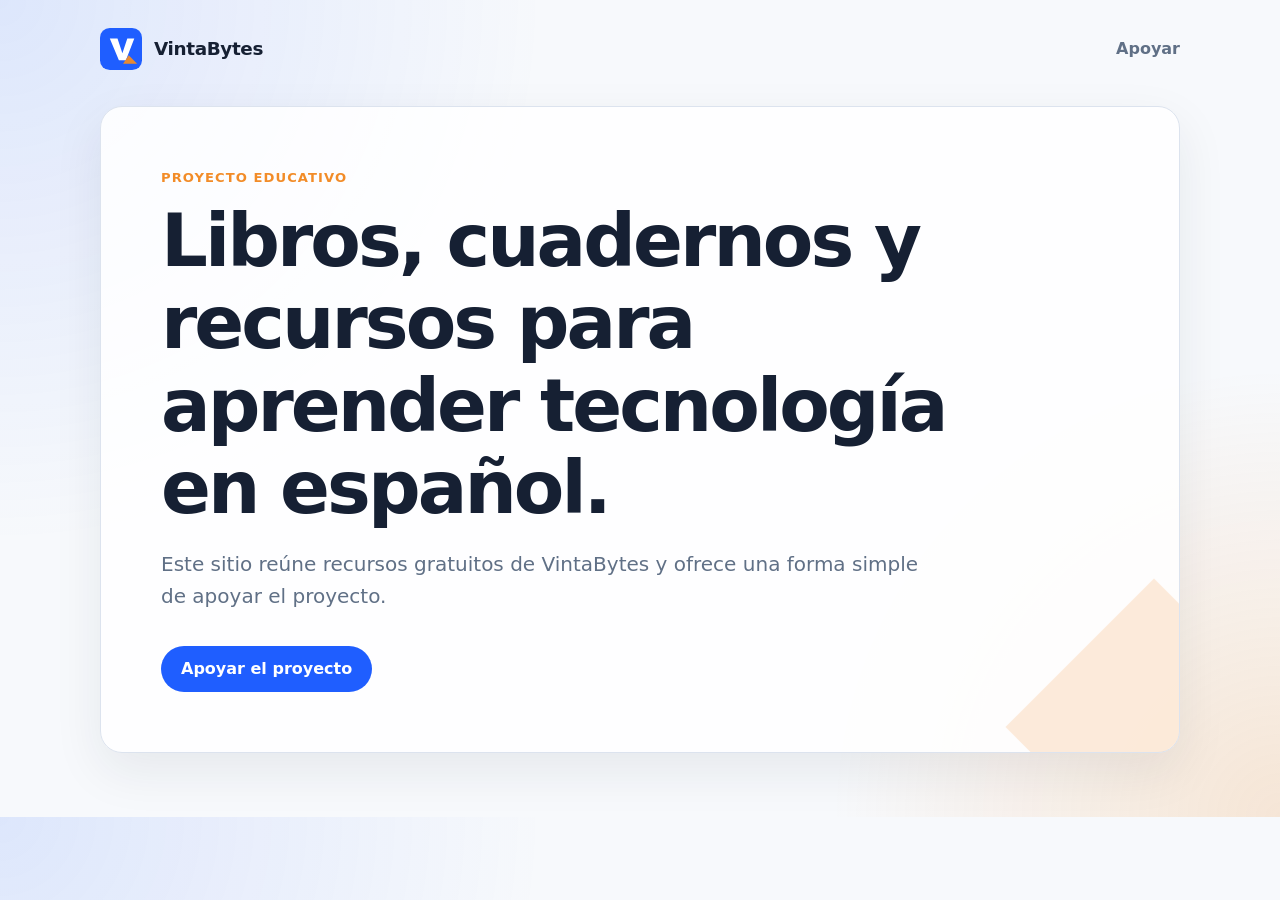
==== index.html @ 8c9ec854 "Add files via upload" ====
<!DOCTYPE html>
<html lang="es-AR">
<head>
  <meta charset="UTF-8" />
  <meta name="viewport" content="width=device-width, initial-scale=1.0" />
  <title>VintaBytes</title>
  <meta name="description" content="Libros, cuadernos y proyectos educativos de VintaBytes." />
  <link rel="icon" href="assets/favicon.svg" type="image/svg+xml" />
  <link rel="stylesheet" href="css/site.css" />
</head>
<body>
  <main class="page shell">
    <header class="site-header">
      <a class="brand" href="./" aria-label="Inicio de VintaBytes">
        <img src="assets/logo.svg" alt="" class="brand-logo" />
        <span>VintaBytes</span>
      </a>
      <nav class="nav" aria-label="Navegación principal">
        <a href="apoyar/">Apoyar</a>
      </nav>
    </header>

    <section class="hero card">
      <p class="eyebrow">Proyecto educativo</p>
      <h1>Libros, cuadernos y recursos para aprender tecnología en español.</h1>
      <p class="lead">
        Este sitio reúne recursos gratuitos de VintaBytes y ofrece una forma simple de apoyar el proyecto.
      </p>
      <a class="button primary" href="apoyar/">Apoyar el proyecto</a>
    </section>
  </main>
</body>
</html>
---- css/site.css ----
:root {
  --bg: #f7f9fc;
  --surface: #ffffff;
  --text: #162033;
  --muted: #607086;
  --primary: #1f5eff;
  --primary-dark: #1848c5;
  --accent: #f28c28;
  --border: #dce3ee;
  --shadow: 0 18px 50px rgba(22, 32, 51, 0.08);
  --radius: 22px;
}

* {
  box-sizing: border-box;
}

body {
  margin: 0;
  font-family: system-ui, -apple-system, BlinkMacSystemFont, "Segoe UI", sans-serif;
  background:
    radial-gradient(circle at top left, rgba(31, 94, 255, 0.12), transparent 34rem),
    radial-gradient(circle at bottom right, rgba(242, 140, 40, 0.18), transparent 28rem),
    var(--bg);
  color: var(--text);
  line-height: 1.6;
}

.shell {
  width: min(1080px, calc(100% - 32px));
  margin: 0 auto;
}

.page {
  padding: 28px 0 64px;
}

.site-header {
  display: flex;
  align-items: center;
  justify-content: space-between;
  gap: 24px;
  margin-bottom: 36px;
}

.brand {
  display: inline-flex;
  align-items: center;
  gap: 12px;
  color: var(--text);
  text-decoration: none;
  font-weight: 800;
  letter-spacing: -0.02em;
  font-size: 1.15rem;
}

.brand-logo {
  width: 42px;
  height: 42px;
}

.nav a {
  color: var(--muted);
  text-decoration: none;
  font-weight: 650;
}

.nav a:hover,
.nav a[aria-current="page"] {
  color: var(--primary);
}

.card {
  background: rgba(255, 255, 255, 0.88);
  border: 1px solid var(--border);
  border-radius: var(--radius);
  box-shadow: var(--shadow);
}

.hero {
  padding: clamp(28px, 5vw, 60px);
  overflow: hidden;
  position: relative;
}

.hero::after {
  content: "";
  position: absolute;
  right: -80px;
  bottom: -80px;
  width: 210px;
  height: 210px;
  background: var(--accent);
  transform: rotate(45deg);
  opacity: 0.16;
}

.eyebrow {
  margin: 0 0 12px;
  color: var(--accent);
  font-weight: 800;
  text-transform: uppercase;
  letter-spacing: 0.08em;
  font-size: 0.82rem;
}

h1,
h2 {
  line-height: 1.12;
  letter-spacing: -0.04em;
}

h1 {
  max-width: 820px;
  margin: 0 0 18px;
  font-size: clamp(2.1rem, 6vw, 4.6rem);
}

h2 {
  margin: 0 0 14px;
  font-size: clamp(1.35rem, 3vw, 2rem);
}

.lead {
  max-width: 760px;
  font-size: clamp(1.05rem, 2vw, 1.25rem);
  color: var(--muted);
  margin: 0 0 24px;
}

.note {
  max-width: 760px;
  margin: 0;
  padding: 14px 18px;
  background: rgba(31, 94, 255, 0.08);
  border-left: 4px solid var(--primary);
  border-radius: 14px;
  color: var(--text);
}

.grid {
  display: grid;
  grid-template-columns: repeat(2, minmax(0, 1fr));
  gap: 20px;
  margin: 20px 0;
}

.payment-card,
.content-section {
  padding: clamp(24px, 4vw, 36px);
}

.payment-card p,
.content-section p {
  color: var(--muted);
}

.button {
  display: inline-flex;
  align-items: center;
  justify-content: center;
  min-height: 46px;
  padding: 0 20px;
  border-radius: 999px;
  text-decoration: none;
  font-weight: 750;
  margin-top: 10px;
}

.button.primary {
  background: var(--primary);
  color: #fff;
}

.button.primary:hover {
  background: var(--primary-dark);
}

.button.secondary {
  background: #eef3ff;
  color: var(--primary);
}

.button[aria-disabled="true"] {
  cursor: not-allowed;
  opacity: 0.65;
}

.qr-box {
  width: min(260px, 100%);
  padding: 16px;
  background: #fff;
  border: 1px dashed var(--border);
  border-radius: 18px;
  margin: 18px 0;
}

.qr-box img {
  display: block;
  width: 100%;
  height: auto;
}

.small {
  font-size: 0.92rem;
}

.muted {
  color: var(--muted);
}

.thanks {
  border-color: rgba(242, 140, 40, 0.45);
}

@media (max-width: 780px) {
  .site-header {
    align-items: flex-start;
    flex-direction: column;
  }

  .grid {
    grid-template-columns: 1fr;
  }
}
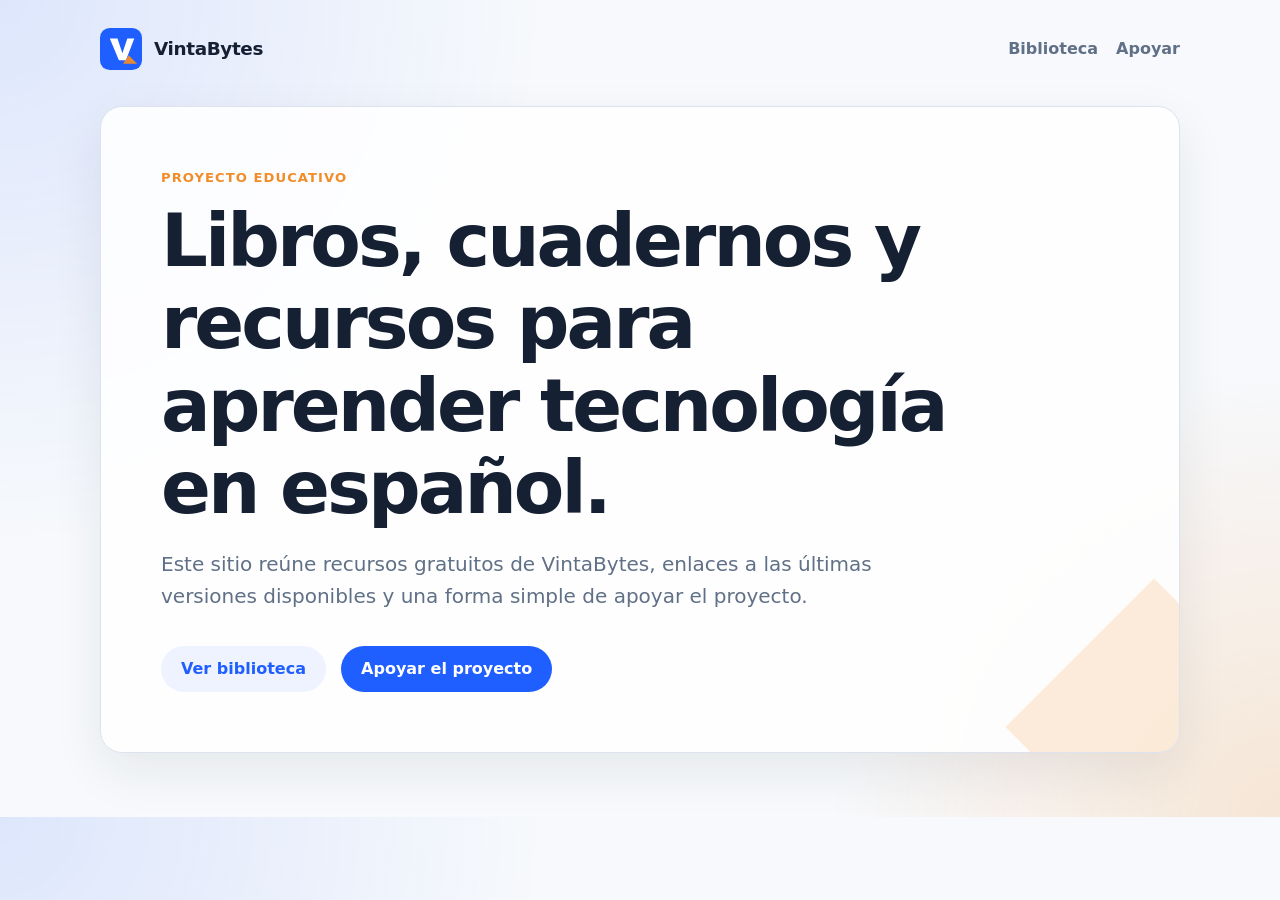
==== commit 7ae719f8: "Add files via upload" ====
--- a/index.html
+++ b/index.html
@@ -16,6 +16,7 @@
         <span>VintaBytes</span>
       </a>
       <nav class="nav" aria-label="Navegación principal">
+        <a href="biblioteca/">Biblioteca</a>
         <a href="apoyar/">Apoyar</a>
       </nav>
     </header>
@@ -24,8 +25,10 @@
       <p class="eyebrow">Proyecto educativo</p>
       <h1>Libros, cuadernos y recursos para aprender tecnología en español.</h1>
       <p class="lead">
-        Este sitio reúne recursos gratuitos de VintaBytes y ofrece una forma simple de apoyar el proyecto.
+        Este sitio reúne recursos gratuitos de VintaBytes, enlaces a las últimas versiones
+        disponibles y una forma simple de apoyar el proyecto.
       </p>
+      <a class="button secondary" href="biblioteca/">Ver biblioteca</a>
       <a class="button primary" href="apoyar/">Apoyar el proyecto</a>
     </section>
   </main>
--- a/css/site.css
+++ b/css/site.css
@@ -59,6 +59,12 @@
   height: 42px;
 }
 
+.nav {
+  display: flex;
+  flex-wrap: wrap;
+  gap: 18px;
+}
+
 .nav a {
   color: var(--muted);
   text-decoration: none;
@@ -121,6 +127,19 @@
   font-size: clamp(1.35rem, 3vw, 2rem);
 }
 
+h3 {
+  line-height: 1.2;
+  margin: 0 0 10px;
+  font-size: 1.2rem;
+}
+
+code {
+  padding: 0.08rem 0.28rem;
+  border-radius: 6px;
+  background: #eef3ff;
+  color: var(--primary-dark);
+}
+
 .lead {
   max-width: 760px;
   font-size: clamp(1.05rem, 2vw, 1.25rem);
@@ -151,8 +170,34 @@
 }
 
 .payment-card p,
-.content-section p {
+.content-section p,
+.book-content p {
   color: var(--muted);
+}
+
+.alias-box {
+  display: inline-flex;
+  flex-direction: column;
+  gap: 2px;
+  margin: 8px 0 12px;
+  padding: 14px 18px;
+  border: 1px solid rgba(31, 94, 255, 0.2);
+  border-radius: 16px;
+  background: rgba(31, 94, 255, 0.07);
+}
+
+.alias-box .label {
+  color: var(--muted);
+  font-size: 0.82rem;
+  font-weight: 750;
+  text-transform: uppercase;
+  letter-spacing: 0.06em;
+}
+
+.alias-box strong {
+  color: var(--text);
+  font-size: 1.08rem;
+  letter-spacing: 0.02em;
 }
 
 .button {
@@ -186,6 +231,10 @@
   opacity: 0.65;
 }
 
+.hero .button + .button {
+  margin-left: 10px;
+}
+
 .qr-box {
   width: min(260px, 100%);
   padding: 16px;
@@ -209,6 +258,132 @@
   color: var(--muted);
 }
 
+.library-section {
+  margin: 20px 0;
+}
+
+.book-grid {
+  display: grid;
+  grid-template-columns: repeat(2, minmax(0, 1fr));
+  gap: 18px;
+  margin-top: 24px;
+}
+
+.book-card {
+  display: grid;
+  grid-template-columns: minmax(130px, 170px) minmax(0, 1fr);
+  gap: 18px;
+  align-items: stretch;
+  padding: 16px;
+  border: 1px solid var(--border);
+  border-radius: 18px;
+  background: rgba(255, 255, 255, 0.74);
+  min-width: 0;
+}
+
+.book-cover {
+  position: relative;
+  display: flex;
+  min-height: 210px;
+  flex-direction: column;
+  justify-content: space-between;
+  overflow: hidden;
+  padding: 18px;
+  border-radius: 14px;
+  color: #fff;
+  box-shadow: 0 14px 34px rgba(22, 32, 51, 0.16);
+}
+
+.book-cover::after {
+  content: "";
+  position: absolute;
+  right: -48px;
+  bottom: -48px;
+  width: 118px;
+  height: 118px;
+  background: rgba(255, 255, 255, 0.22);
+  transform: rotate(45deg);
+}
+
+.cover-blue {
+  background: linear-gradient(145deg, #163c9f, #1f5eff);
+}
+
+.cover-orange {
+  background: linear-gradient(145deg, #1d3154, #f28c28);
+}
+
+.book-cover span {
+  position: relative;
+  z-index: 1;
+  font-size: 0.82rem;
+  font-weight: 800;
+  line-height: 1.2;
+  text-transform: uppercase;
+  letter-spacing: 0.08em;
+}
+
+.book-cover strong {
+  position: relative;
+  z-index: 1;
+  font-size: 1.55rem;
+  line-height: 1;
+}
+
+.book-cover-image {
+  min-height: auto;
+  padding: 0;
+  background: #eef3ff;
+  aspect-ratio: 2 / 3;
+  align-self: start;
+  width: 100%;
+  max-width: 170px;
+}
+
+.book-cover-image::after {
+  display: none;
+}
+
+.book-cover-image img {
+  display: block;
+  width: 100%;
+  height: 100%;
+  max-width: 100%;
+  object-fit: cover;
+}
+
+.book-content {
+  min-width: 0;
+}
+
+.book-kicker {
+  margin: 0 0 8px;
+  color: var(--accent) !important;
+  font-size: 0.78rem;
+  font-weight: 800;
+  text-transform: uppercase;
+  letter-spacing: 0.08em;
+}
+
+.book-meta {
+  font-size: 0.92rem;
+}
+
+.book-actions {
+  display: flex;
+  flex-wrap: wrap;
+  gap: 10px;
+  margin-top: 14px;
+}
+
+.book-actions .button {
+  margin-top: 0;
+}
+
+.library-note {
+  margin-bottom: 0;
+}
+
 .thanks {
   border-color: rgba(242, 140, 40, 0.45);
 }
@@ -222,4 +397,27 @@
   .grid {
     grid-template-columns: 1fr;
   }
-}
+
+  .book-grid {
+    grid-template-columns: 1fr;
+  }
+}
+
+@media (max-width: 600px) {
+  .hero .button {
+    width: 100%;
+  }
+
+  .hero .button + .button {
+    margin-left: 0;
+  }
+
+  .book-card {
+    grid-template-columns: 1fr;
+  }
+
+  .book-cover {
+    min-height: 190px;
+    max-width: 160px;
+  }
+}
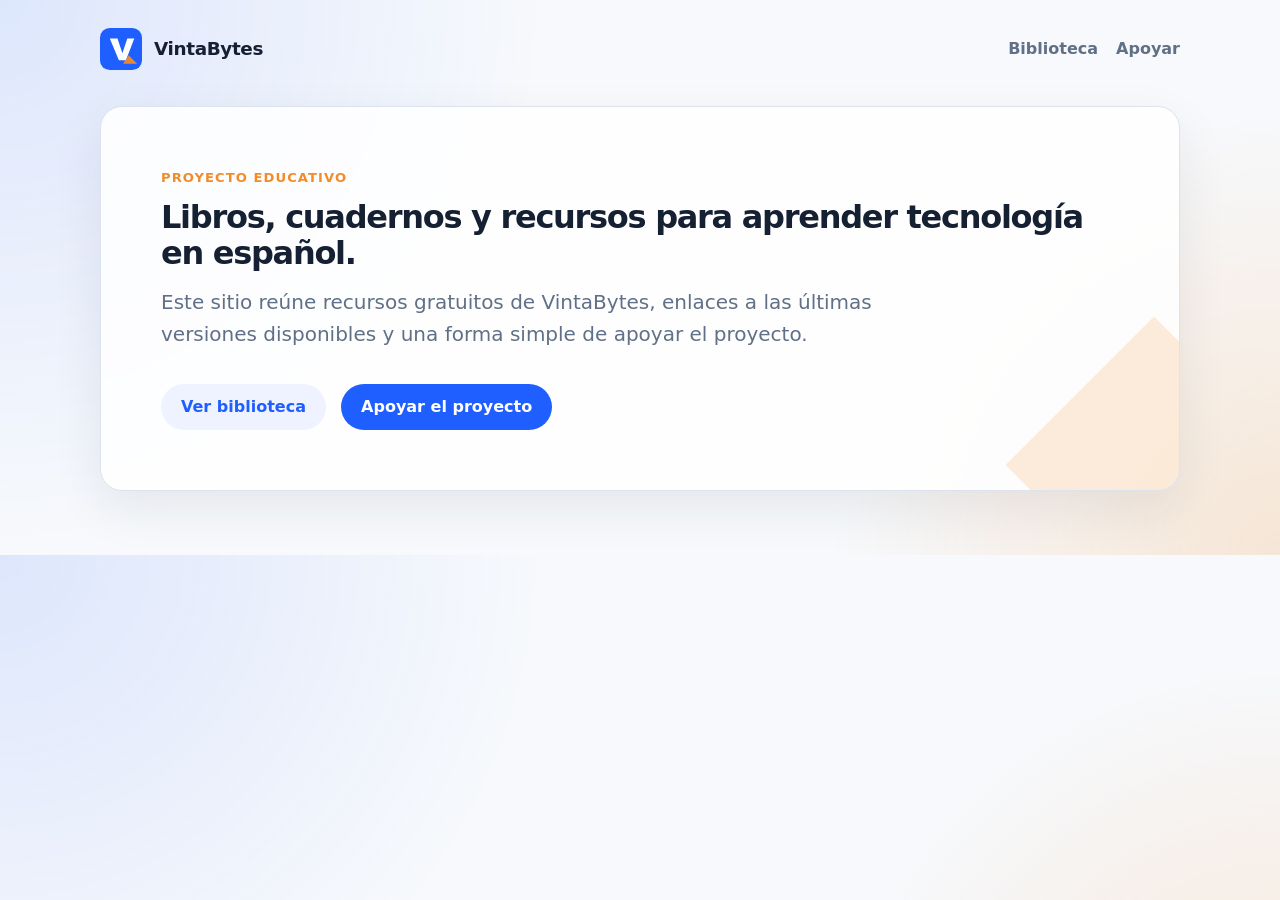
==== commit 2dbc5b5d: "Update index.html" ====
--- a/index.html
+++ b/index.html
@@ -23,7 +23,7 @@
 
     <section class="hero card">
       <p class="eyebrow">Proyecto educativo</p>
-      <h1>Libros, cuadernos y recursos para aprender tecnología en español.</h1>
+      <h2>Libros, cuadernos y recursos para aprender tecnología en español.</h2>
       <p class="lead">
         Este sitio reúne recursos gratuitos de VintaBytes, enlaces a las últimas versiones
         disponibles y una forma simple de apoyar el proyecto.
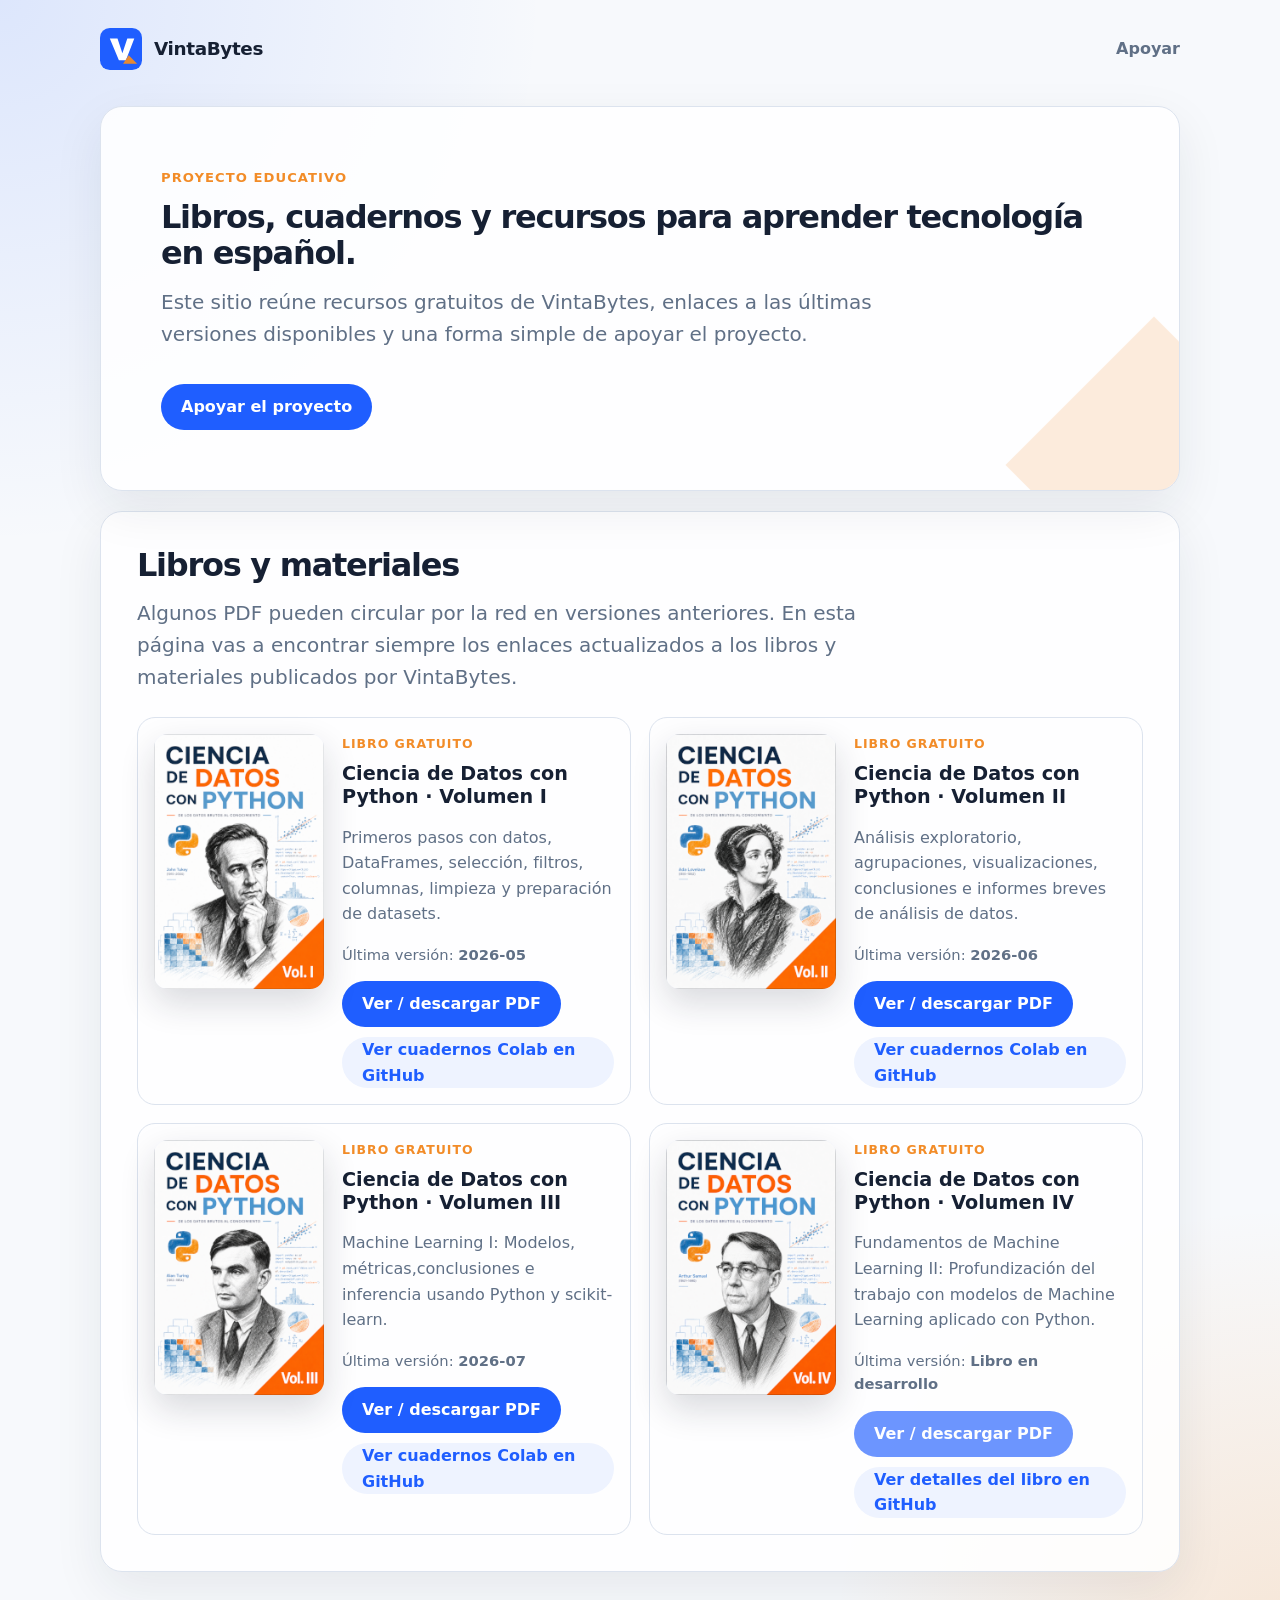
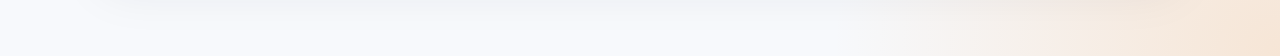
==== commit 9acc1830: "Update index.html to add book section and remove link Removed the 'Biblioteca' link and added a new " ====
--- a/index.html
+++ b/index.html
@@ -16,7 +16,6 @@
         <span>VintaBytes</span>
       </a>
       <nav class="nav" aria-label="Navegación principal">
-        <a href="biblioteca/">Biblioteca</a>
         <a href="apoyar/">Apoyar</a>
       </nav>
     </header>
@@ -28,9 +27,177 @@
         Este sitio reúne recursos gratuitos de VintaBytes, enlaces a las últimas versiones
         disponibles y una forma simple de apoyar el proyecto.
       </p>
-      <a class="button secondary" href="biblioteca/">Ver biblioteca</a>
       <a class="button primary" href="apoyar/">Apoyar el proyecto</a>
     </section>
+
+
+    <section class="card content-section library-section" aria-labelledby="biblioteca-title">
+      <h2 id="biblioteca-title">Libros y materiales</h2>
+      <p class="lead">
+        Algunos PDF pueden circular por la red en versiones anteriores. En esta página vas a encontrar
+        siempre los enlaces actualizados a los libros y materiales publicados por VintaBytes.
+      </p>
+      <div class="book-grid" aria-label="Libros disponibles">
+        <article class="book-card">
+          <div class="book-cover book-cover-image">
+            <img
+              src="images/portada1.png"
+              alt="Portada de Ciencia de Datos con Python · Volumen I"
+            />
+          </div>
+
+          <div class="book-content">
+            <p class="book-kicker">Libro gratuito</p>
+            <h3>Ciencia de Datos con Python · Volumen I</h3>
+            <p>
+              Primeros pasos con datos, DataFrames, selección, filtros, columnas,
+              limpieza y preparación de datasets.
+            </p>
+            <p class="book-meta">
+              Última versión: <strong>2026-05</strong>
+            </p>
+            <div class="book-actions">
+              <a
+                class="button primary"
+                href="https://drive.google.com/file/d/1a4udSL7svFQUgukpKiqX_eAU3WDCaojL/view?usp=drive_link"
+                target="_blank"
+                rel="noopener noreferrer"
+              >
+                Ver / descargar PDF
+              </a>
+
+              <a
+                class="button secondary"
+                href="https://github.com/VintaBytes/Ciencia-de-datos/blob/main/libros/ciencia-de-datos-con-python/volumen-01/README.md"
+                target="_blank"
+                rel="noopener noreferrer"
+              >
+                Ver cuadernos Colab en GitHub
+              </a>
+            </div>
+          </div>
+        </article>
+
+        <article class="book-card">
+          <div class="book-cover book-cover-image">
+            <img
+              src="images/portada2.png"
+              alt="Portada de Ciencia de Datos con Python · Volumen II"
+            />
+          </div>
+
+          <div class="book-content">
+            <p class="book-kicker">Libro gratuito</p>
+            <h3>Ciencia de Datos con Python · Volumen II</h3>
+            <p>
+              Análisis exploratorio, agrupaciones, visualizaciones, conclusiones
+              e informes breves de análisis de datos.
+            </p>
+            <p class="book-meta">
+              Última versión: <strong>2026-06</strong>
+            </p>
+            <div class="book-actions">
+              <a class="button primary" 
+                href="https://drive.google.com/file/d/1zC0sUpQ28Chfxj_MJCXJ-yc1a2pP7VFI/view?usp=drive_link" 
+                target="_blank"
+                rel="noopener noreferrer"
+              >
+                Ver / descargar PDF
+              </a>
+              <a
+                class="button secondary"
+                href="https://github.com/VintaBytes/Ciencia-de-datos/blob/main/libros/ciencia-de-datos-con-python/volumen-02/README.md"
+                target="_blank"
+                rel="noopener noreferrer"
+              >
+                Ver cuadernos Colab en GitHub
+              </a>
+            </div>
+          </div>
+        </article>
+
+        <article class="book-card">
+          <div class="book-cover book-cover-image">
+            <img
+              src="images/portada3.png"
+              alt="Portada de Ciencia de Datos con Python · Volumen III"
+            />
+          </div>
+
+          <div class="book-content">
+            <p class="book-kicker">Libro gratuito</p>
+            <h3>Ciencia de Datos con Python · Volumen III<br></h3>
+            <p>
+              Machine Learning I: Modelos, métricas,conclusiones e inferencia usando Python y scikit-learn.
+            </p>
+            <p class="book-meta">
+              Última versión: <strong>2026-07</strong>
+            </p>
+            <div class="book-actions">
+              <a class="button primary" 
+                href="https://drive.google.com/file/d/1rGDPSz8Ggy9xMjGUS_Vynr4_rzejMfdt/view?usp=drive_link" 
+                >
+                Ver / descargar PDF
+              </a>
+              <a
+                class="button secondary"
+                href="https://github.com/VintaBytes/Ciencia-de-datos/blob/main/libros/ciencia-de-datos-con-python/volumen-03/README.md"
+                target="_blank"
+                rel="noopener noreferrer"
+              >
+                Ver cuadernos Colab en GitHub
+              </a>
+            </div>
+          </div>
+        </article>
+        <article class="book-card">
+          <div class="book-cover book-cover-image">
+            <img
+              src="https://vintabytes.github.io/images/portada4.png"
+              alt="Portada de Ciencia de Datos con Python · Volumen IV"
+            />
+          </div>
+
+          <div class="book-content">
+            <p class="book-kicker">Libro gratuito</p>
+
+            <h3>Ciencia de Datos con Python · Volumen IV</h3>
+
+            <p>
+              Fundamentos de Machine Learning II: Profundización del trabajo con modelos de Machine Learning aplicado con Python.
+            </p>
+
+            <p class="book-meta">
+              Última versión: <strong>Libro en desarrollo</strong>
+            </p>
+
+            <div class="book-actions">
+              <a
+                class="button primary"
+                href="https://drive.google.com/file/d/1rGDPSz8Ggy9xMjGUS_Vynr4_rzejMfdt/view?usp=drive_link"
+                aria-disabled="true"
+              >
+                Ver / descargar PDF
+              </a>
+
+              <a
+                class="button secondary"
+                href="https://github.com/VintaBytes/Ciencia-de-datos/blob/main/libros/ciencia-de-datos-con-python/volumen-04/README.md"
+                target="_blank"
+                rel="noopener noreferrer"
+              >
+                Ver detalles del libro en GitHub
+              </a>
+            </div>
+          </div>
+        </article>
+      </div>
+
+    </section>
+
+
+
+
   </main>
 </body>
 </html>
--- a/css/site.css
+++ b/css/site.css
@@ -118,8 +118,8 @@
 
 h1 {
   max-width: 820px;
-  margin: 0 0 18px;
-  font-size: clamp(2.1rem, 6vw, 4.6rem);
+  margin: 0 0 14px;
+  font-size: clamp(1.35rem, 3vw, 2rem);
 }
 
 h2 {
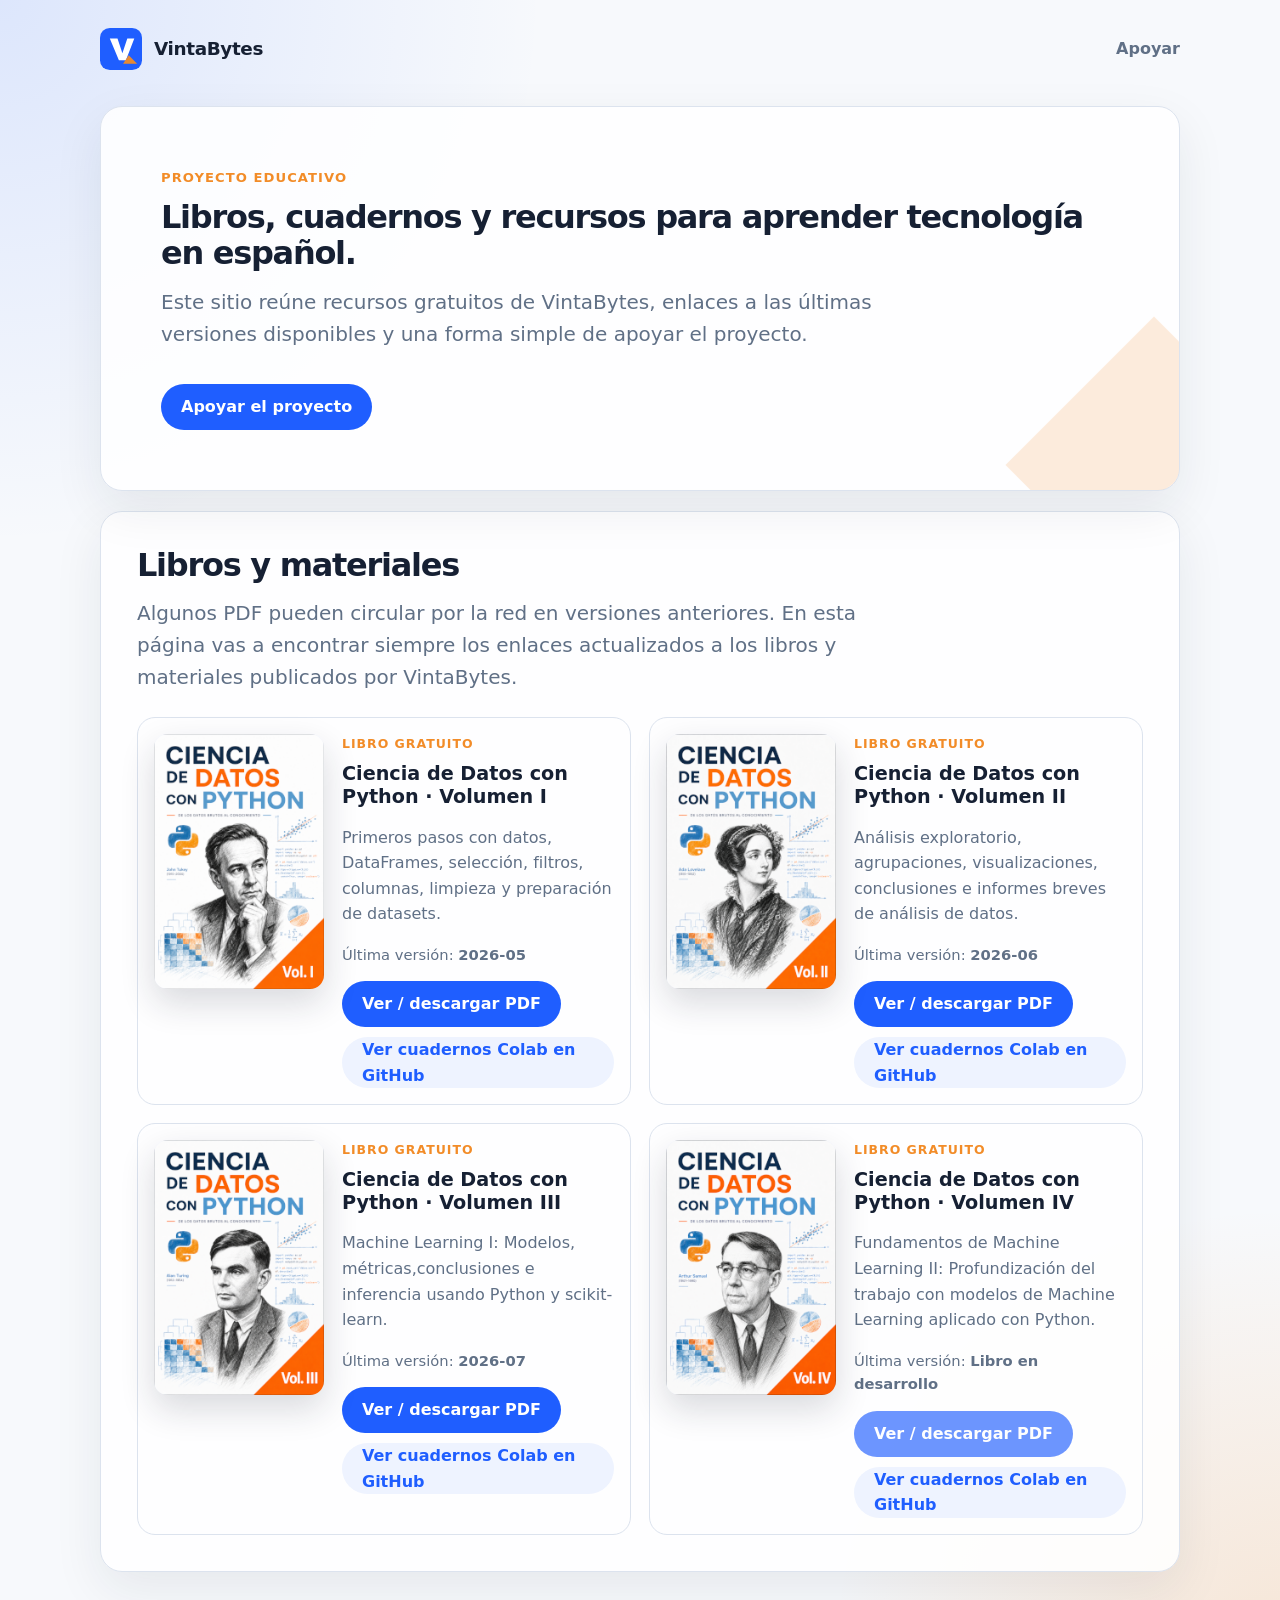
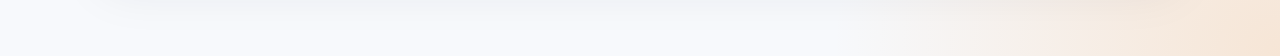
==== commit 0742a2fa: "Update index.html" ====
--- a/index.html
+++ b/index.html
@@ -179,14 +179,13 @@
               >
                 Ver / descargar PDF
               </a>
-
               <a
                 class="button secondary"
                 href="https://github.com/VintaBytes/Ciencia-de-datos/blob/main/libros/ciencia-de-datos-con-python/volumen-04/README.md"
                 target="_blank"
                 rel="noopener noreferrer"
               >
-                Ver detalles del libro en GitHub
+                Ver cuadernos Colab en GitHub
               </a>
             </div>
           </div>
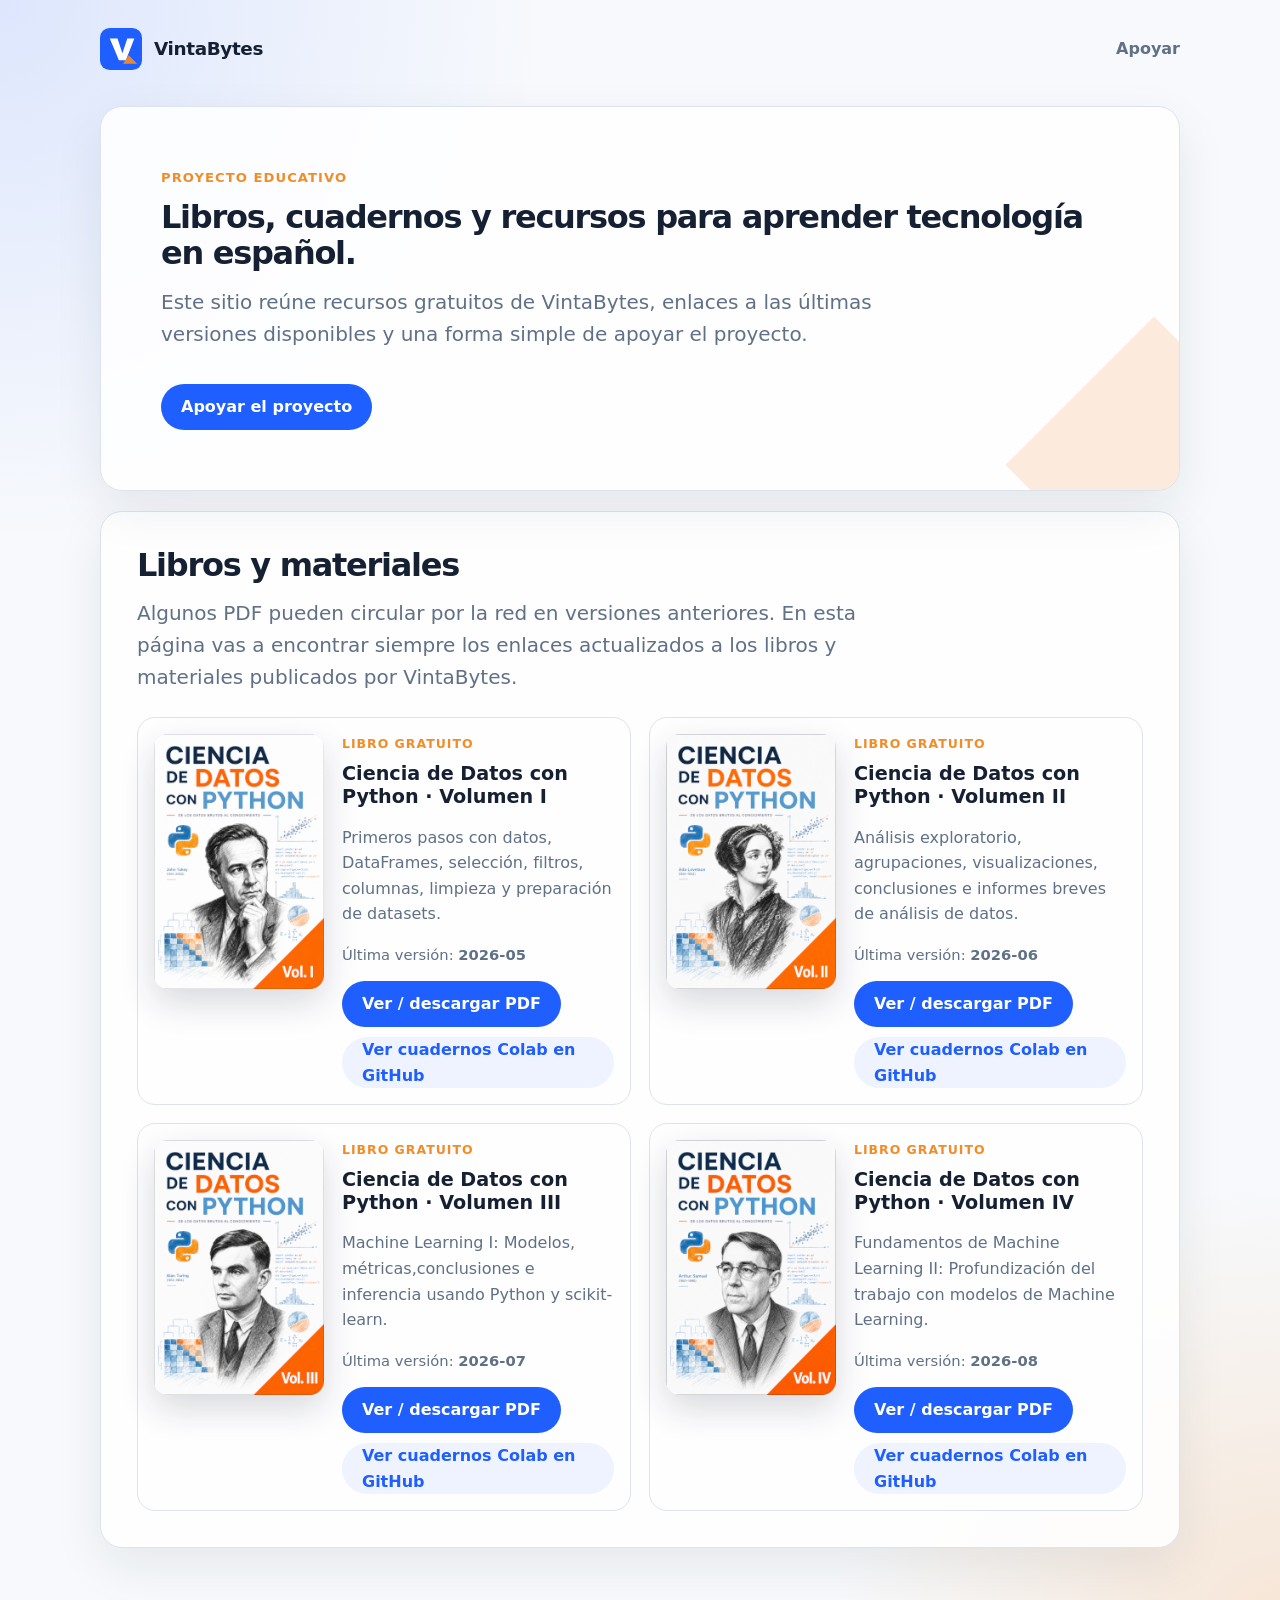
==== commit 82b7635b: "Update index.html" ====
--- a/index.html
+++ b/index.html
@@ -1,202 +1,172 @@
 <!DOCTYPE html>
 <html lang="es-AR">
+
 <head>
-  <meta charset="UTF-8" />
-  <meta name="viewport" content="width=device-width, initial-scale=1.0" />
-  <title>VintaBytes</title>
-  <meta name="description" content="Libros, cuadernos y proyectos educativos de VintaBytes." />
-  <link rel="icon" href="assets/favicon.svg" type="image/svg+xml" />
-  <link rel="stylesheet" href="css/site.css" />
+    <meta charset="UTF-8" />
+    <meta name="viewport" content="width=device-width, initial-scale=1.0" />
+    <title>VintaBytes</title>
+    <meta name="description" content="Libros, cuadernos y proyectos educativos de VintaBytes." />
+    <link rel="icon" href="assets/favicon.svg" type="image/svg+xml" />
+    <link rel="stylesheet" href="css/site.css" />
 </head>
+
 <body>
-  <main class="page shell">
-    <header class="site-header">
-      <a class="brand" href="./" aria-label="Inicio de VintaBytes">
-        <img src="assets/logo.svg" alt="" class="brand-logo" />
-        <span>VintaBytes</span>
-      </a>
-      <nav class="nav" aria-label="Navegación principal">
-        <a href="apoyar/">Apoyar</a>
-      </nav>
-    </header>
+    <main class="page shell">
+        <header class="site-header">
+            <a class="brand" href="./" aria-label="Inicio de VintaBytes">
+                <img src="assets/logo.svg" alt="" class="brand-logo" />
+                <span>VintaBytes</span>
+            </a>
+            <nav class="nav" aria-label="Navegación principal">
+                <a href="apoyar/">Apoyar</a>
+            </nav>
+        </header>
 
-    <section class="hero card">
-      <p class="eyebrow">Proyecto educativo</p>
-      <h2>Libros, cuadernos y recursos para aprender tecnología en español.</h2>
-      <p class="lead">
-        Este sitio reúne recursos gratuitos de VintaBytes, enlaces a las últimas versiones
-        disponibles y una forma simple de apoyar el proyecto.
-      </p>
-      <a class="button primary" href="apoyar/">Apoyar el proyecto</a>
-    </section>
+        <section class="hero card">
+            <p class="eyebrow">Proyecto educativo</p>
+            <h2>Libros, cuadernos y recursos para aprender tecnología en español.</h2>
+            <p class="lead">
+                Este sitio reúne recursos gratuitos de VintaBytes, enlaces a las últimas versiones
+                disponibles y una forma simple de apoyar el proyecto.
+            </p>
+            <a class="button primary" href="apoyar/">Apoyar el proyecto</a>
+        </section>
 
 
-    <section class="card content-section library-section" aria-labelledby="biblioteca-title">
-      <h2 id="biblioteca-title">Libros y materiales</h2>
-      <p class="lead">
-        Algunos PDF pueden circular por la red en versiones anteriores. En esta página vas a encontrar
-        siempre los enlaces actualizados a los libros y materiales publicados por VintaBytes.
-      </p>
-      <div class="book-grid" aria-label="Libros disponibles">
-        <article class="book-card">
-          <div class="book-cover book-cover-image">
-            <img
-              src="images/portada1.png"
-              alt="Portada de Ciencia de Datos con Python · Volumen I"
-            />
-          </div>
+        <section class="card content-section library-section" aria-labelledby="biblioteca-title">
+            <h2 id="biblioteca-title">Libros y materiales</h2>
+            <p class="lead">
+                Algunos PDF pueden circular por la red en versiones anteriores. En esta página vas a encontrar
+                siempre los enlaces actualizados a los libros y materiales publicados por VintaBytes.
+            </p>
+            <div class="book-grid" aria-label="Libros disponibles">
+                <article class="book-card">
+                    <div class="book-cover book-cover-image">
+                        <img src="images/portada1.png" alt="Portada de Ciencia de Datos con Python · Volumen I" />
+                    </div>
 
-          <div class="book-content">
-            <p class="book-kicker">Libro gratuito</p>
-            <h3>Ciencia de Datos con Python · Volumen I</h3>
-            <p>
-              Primeros pasos con datos, DataFrames, selección, filtros, columnas,
-              limpieza y preparación de datasets.
-            </p>
-            <p class="book-meta">
-              Última versión: <strong>2026-05</strong>
-            </p>
-            <div class="book-actions">
-              <a
-                class="button primary"
-                href="https://drive.google.com/file/d/1a4udSL7svFQUgukpKiqX_eAU3WDCaojL/view?usp=drive_link"
-                target="_blank"
-                rel="noopener noreferrer"
-              >
-                Ver / descargar PDF
-              </a>
+                    <div class="book-content">
+                        <p class="book-kicker">Libro gratuito</p>
+                        <h3>Ciencia de Datos con Python · Volumen I</h3>
+                        <p>
+                            Primeros pasos con datos, DataFrames, selección, filtros, columnas,
+                            limpieza y preparación de datasets.
+                        </p>
+                        <p class="book-meta">
+                            Última versión: <strong>2026-05</strong>
+                        </p>
+                        <div class="book-actions">
+                            <a class="button primary"
+                                href="https://drive.google.com/file/d/1a4udSL7svFQUgukpKiqX_eAU3WDCaojL/view?usp=drive_link"
+                                target="_blank" rel="noopener noreferrer">
+                                Ver / descargar PDF
+                            </a>
 
-              <a
-                class="button secondary"
-                href="https://github.com/VintaBytes/Ciencia-de-datos/blob/main/libros/ciencia-de-datos-con-python/volumen-01/README.md"
-                target="_blank"
-                rel="noopener noreferrer"
-              >
-                Ver cuadernos Colab en GitHub
-              </a>
+                            <a class="button secondary"
+                                href="https://github.com/VintaBytes/Ciencia-de-datos/blob/main/libros/ciencia-de-datos-con-python/volumen-01/README.md"
+                                target="_blank" rel="noopener noreferrer">
+                                Ver cuadernos Colab en GitHub
+                            </a>
+                        </div>
+                    </div>
+                </article>
+
+                <article class="book-card">
+                    <div class="book-cover book-cover-image">
+                        <img src="images/portada2.png" alt="Portada de Ciencia de Datos con Python · Volumen II" />
+                    </div>
+
+                    <div class="book-content">
+                        <p class="book-kicker">Libro gratuito</p>
+                        <h3>Ciencia de Datos con Python · Volumen II</h3>
+                        <p>
+                            Análisis exploratorio, agrupaciones, visualizaciones, conclusiones
+                            e informes breves de análisis de datos.
+                        </p>
+                        <p class="book-meta">
+                            Última versión: <strong>2026-06</strong>
+                        </p>
+                        <div class="book-actions">
+                            <a class="button primary"
+                                href="https://drive.google.com/file/d/1zC0sUpQ28Chfxj_MJCXJ-yc1a2pP7VFI/view?usp=drive_link"
+                                target="_blank" rel="noopener noreferrer">
+                                Ver / descargar PDF
+                            </a>
+                            <a class="button secondary"
+                                href="https://github.com/VintaBytes/Ciencia-de-datos/blob/main/libros/ciencia-de-datos-con-python/volumen-02/README.md"
+                                target="_blank" rel="noopener noreferrer">
+                                Ver cuadernos Colab en GitHub
+                            </a>
+                        </div>
+                    </div>
+                </article>
+
+                <article class="book-card">
+                    <div class="book-cover book-cover-image">
+                        <img src="images/portada3.png" alt="Portada de Ciencia de Datos con Python · Volumen III" />
+                    </div>
+
+                    <div class="book-content">
+                        <p class="book-kicker">Libro gratuito</p>
+                        <h3>Ciencia de Datos con Python · Volumen III<br></h3>
+                        <p>
+                            Machine Learning I: Modelos, métricas,conclusiones e inferencia usando Python y
+                            scikit-learn.
+                        </p>
+                        <p class="book-meta">
+                            Última versión: <strong>2026-07</strong>
+                        </p>
+                        <div class="book-actions">
+                            <a class="button primary"
+                                href="https://drive.google.com/file/d/1rGDPSz8Ggy9xMjGUS_Vynr4_rzejMfdt/view?usp=drive_link">
+                                Ver / descargar PDF
+                            </a>
+                            <a class="button secondary"
+                                href="https://github.com/VintaBytes/Ciencia-de-datos/blob/main/libros/ciencia-de-datos-con-python/volumen-03/README.md"
+                                target="_blank" rel="noopener noreferrer">
+                                Ver cuadernos Colab en GitHub
+                            </a>
+                        </div>
+                    </div>
+                </article>
+                <article class="book-card">
+                    <div class="book-cover book-cover-image">
+                        <img src="https://vintabytes.github.io/images/portada4.png"
+                            alt="Portada de Ciencia de Datos con Python · Volumen IV" />
+                    </div>
+
+                    <div class="book-content">
+                        <p class="book-kicker">Libro gratuito</p>
+
+                        <h3>Ciencia de Datos con Python · Volumen IV</h3>
+
+                        <p>
+                            Fundamentos de Machine Learning II: Profundización del trabajo con modelos de Machine
+                            Learning.
+                        </p>
+
+                        <p class="book-meta">
+                            Última versión: <strong>2026-08</strong>
+                        </p>
+
+                        <div class="book-actions">
+                            <a class="button primary"
+                                href="https://drive.google.com/file/d/1rGDPSz8Ggy9xMjGUS_Vynr4_rzejMfdt/view?usp=drive_link">
+                                Ver / descargar PDF
+                            </a>
+                            <a class="button secondary"
+                                href="https://github.com/VintaBytes/Ciencia-de-datos/blob/main/libros/ciencia-de-datos-con-python/volumen-04/README.md"
+                                target="_blank" rel="noopener noreferrer">
+                                Ver cuadernos Colab en GitHub
+                            </a>
+                        </div>
+                    </div>
+                </article>
             </div>
-          </div>
-        </article>
 
-        <article class="book-card">
-          <div class="book-cover book-cover-image">
-            <img
-              src="images/portada2.png"
-              alt="Portada de Ciencia de Datos con Python · Volumen II"
-            />
-          </div>
-
-          <div class="book-content">
-            <p class="book-kicker">Libro gratuito</p>
-            <h3>Ciencia de Datos con Python · Volumen II</h3>
-            <p>
-              Análisis exploratorio, agrupaciones, visualizaciones, conclusiones
-              e informes breves de análisis de datos.
-            </p>
-            <p class="book-meta">
-              Última versión: <strong>2026-06</strong>
-            </p>
-            <div class="book-actions">
-              <a class="button primary" 
-                href="https://drive.google.com/file/d/1zC0sUpQ28Chfxj_MJCXJ-yc1a2pP7VFI/view?usp=drive_link" 
-                target="_blank"
-                rel="noopener noreferrer"
-              >
-                Ver / descargar PDF
-              </a>
-              <a
-                class="button secondary"
-                href="https://github.com/VintaBytes/Ciencia-de-datos/blob/main/libros/ciencia-de-datos-con-python/volumen-02/README.md"
-                target="_blank"
-                rel="noopener noreferrer"
-              >
-                Ver cuadernos Colab en GitHub
-              </a>
-            </div>
-          </div>
-        </article>
-
-        <article class="book-card">
-          <div class="book-cover book-cover-image">
-            <img
-              src="images/portada3.png"
-              alt="Portada de Ciencia de Datos con Python · Volumen III"
-            />
-          </div>
-
-          <div class="book-content">
-            <p class="book-kicker">Libro gratuito</p>
-            <h3>Ciencia de Datos con Python · Volumen III<br></h3>
-            <p>
-              Machine Learning I: Modelos, métricas,conclusiones e inferencia usando Python y scikit-learn.
-            </p>
-            <p class="book-meta">
-              Última versión: <strong>2026-07</strong>
-            </p>
-            <div class="book-actions">
-              <a class="button primary" 
-                href="https://drive.google.com/file/d/1rGDPSz8Ggy9xMjGUS_Vynr4_rzejMfdt/view?usp=drive_link" 
-                >
-                Ver / descargar PDF
-              </a>
-              <a
-                class="button secondary"
-                href="https://github.com/VintaBytes/Ciencia-de-datos/blob/main/libros/ciencia-de-datos-con-python/volumen-03/README.md"
-                target="_blank"
-                rel="noopener noreferrer"
-              >
-                Ver cuadernos Colab en GitHub
-              </a>
-            </div>
-          </div>
-        </article>
-        <article class="book-card">
-          <div class="book-cover book-cover-image">
-            <img
-              src="https://vintabytes.github.io/images/portada4.png"
-              alt="Portada de Ciencia de Datos con Python · Volumen IV"
-            />
-          </div>
-
-          <div class="book-content">
-            <p class="book-kicker">Libro gratuito</p>
-
-            <h3>Ciencia de Datos con Python · Volumen IV</h3>
-
-            <p>
-              Fundamentos de Machine Learning II: Profundización del trabajo con modelos de Machine Learning aplicado con Python.
-            </p>
-
-            <p class="book-meta">
-              Última versión: <strong>Libro en desarrollo</strong>
-            </p>
-
-            <div class="book-actions">
-              <a
-                class="button primary"
-                href="https://drive.google.com/file/d/1rGDPSz8Ggy9xMjGUS_Vynr4_rzejMfdt/view?usp=drive_link"
-                aria-disabled="true"
-              >
-                Ver / descargar PDF
-              </a>
-              <a
-                class="button secondary"
-                href="https://github.com/VintaBytes/Ciencia-de-datos/blob/main/libros/ciencia-de-datos-con-python/volumen-04/README.md"
-                target="_blank"
-                rel="noopener noreferrer"
-              >
-                Ver cuadernos Colab en GitHub
-              </a>
-            </div>
-          </div>
-        </article>
-      </div>
-
-    </section>
+        </section>
 
 
 
 
-  </main>
-</body>
-</html>
+    </main>
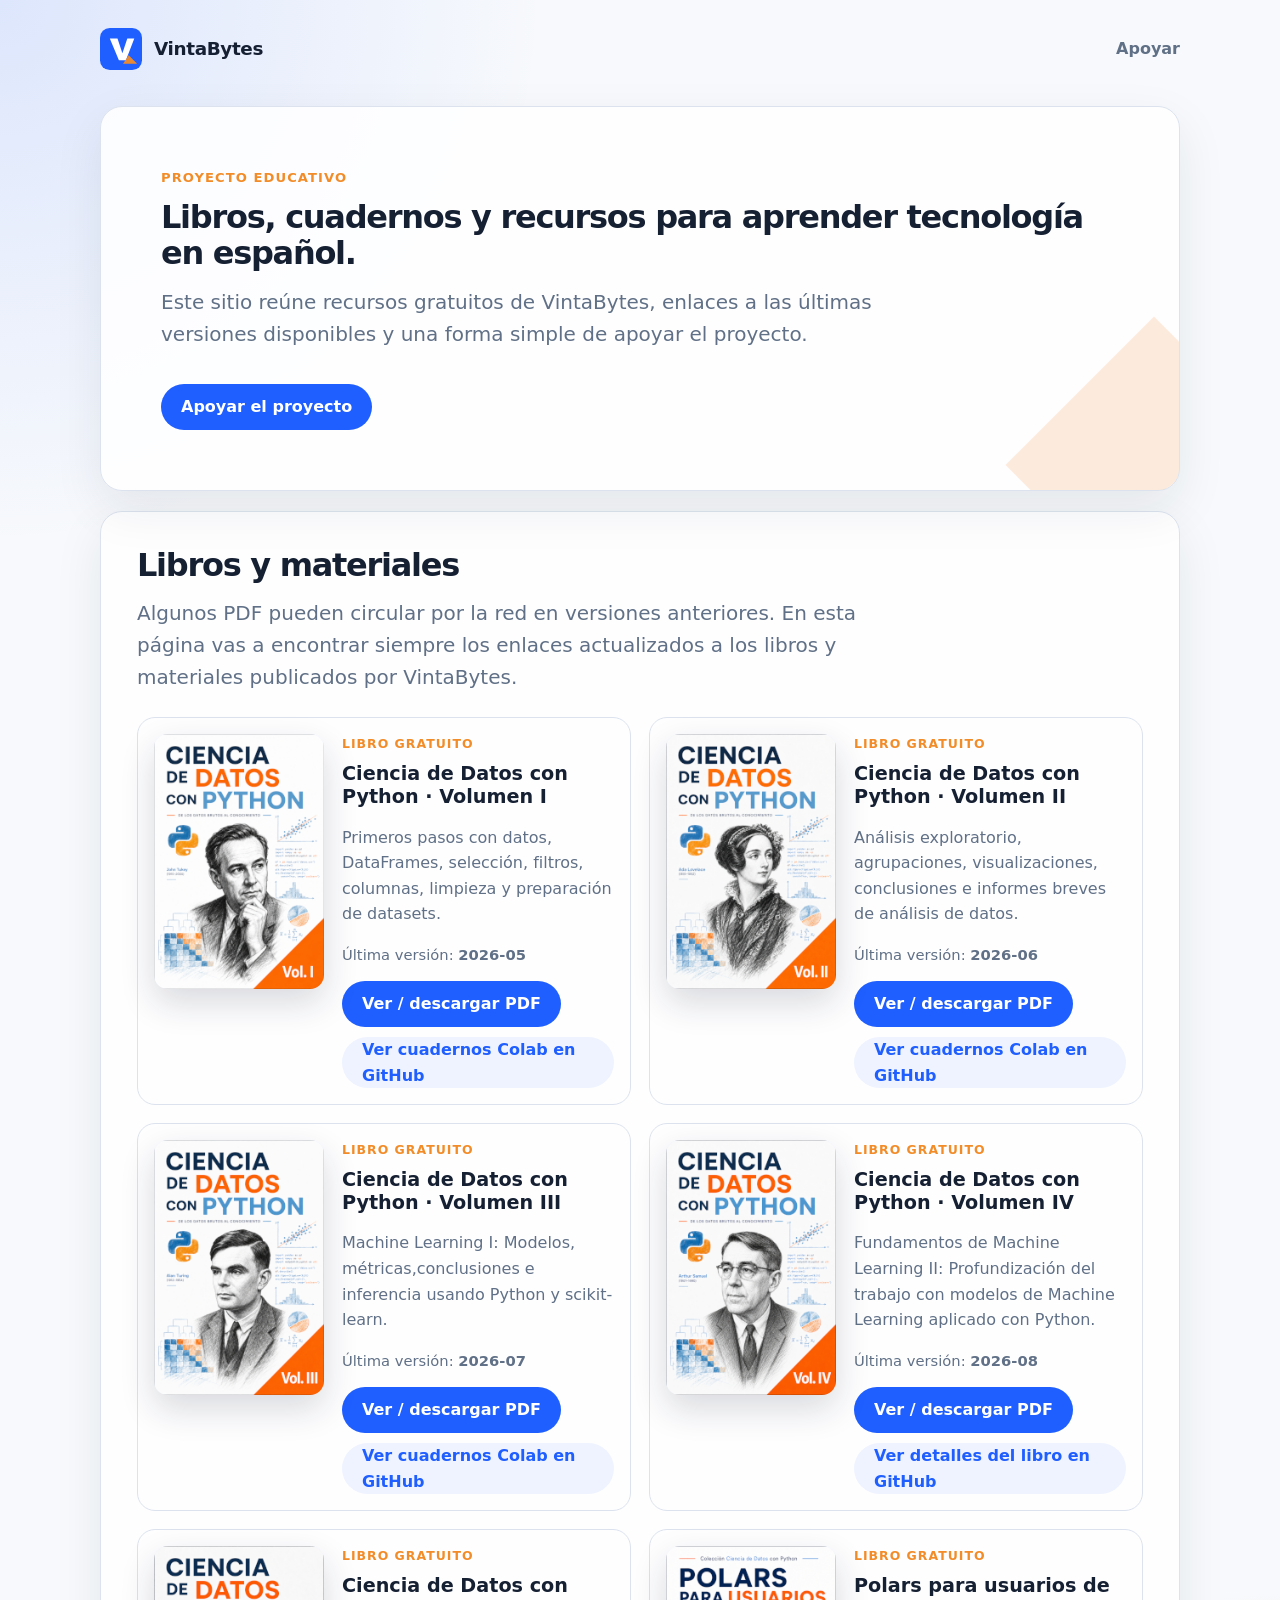
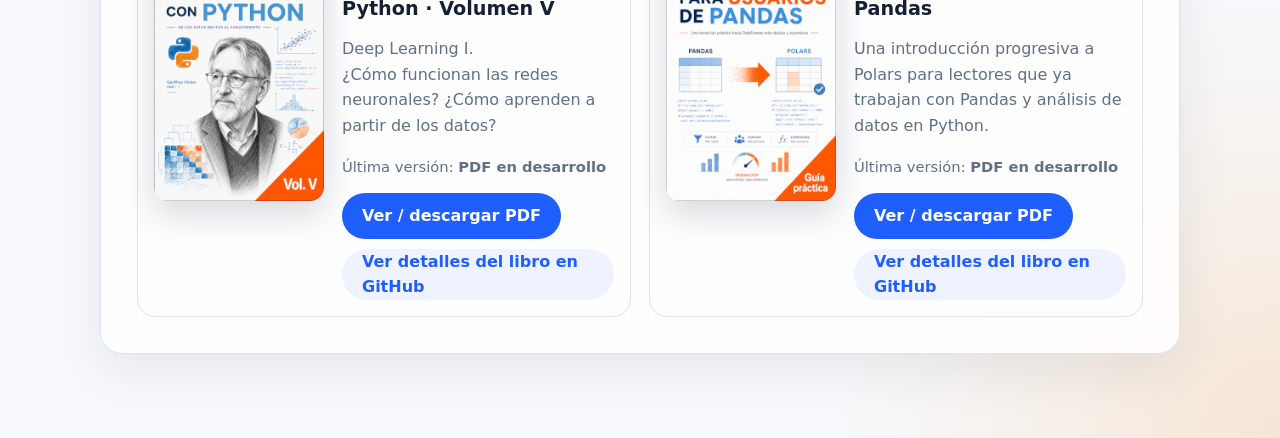
==== commit 351b777f: "Refactor index.html for improved structure and content" ====
--- a/index.html
+++ b/index.html
@@ -1,172 +1,289 @@
 <!DOCTYPE html>
 <html lang="es-AR">
-
 <head>
-    <meta charset="UTF-8" />
-    <meta name="viewport" content="width=device-width, initial-scale=1.0" />
-    <title>VintaBytes</title>
-    <meta name="description" content="Libros, cuadernos y proyectos educativos de VintaBytes." />
-    <link rel="icon" href="assets/favicon.svg" type="image/svg+xml" />
-    <link rel="stylesheet" href="css/site.css" />
+  <meta charset="UTF-8" />
+  <meta name="viewport" content="width=device-width, initial-scale=1.0" />
+  <title>VintaBytes</title>
+  <meta name="description" content="Libros, cuadernos y proyectos educativos de VintaBytes." />
+  <link rel="icon" href="assets/favicon.svg" type="image/svg+xml" />
+  <link rel="stylesheet" href="css/site.css" />
 </head>
-
 <body>
-    <main class="page shell">
-        <header class="site-header">
-            <a class="brand" href="./" aria-label="Inicio de VintaBytes">
-                <img src="assets/logo.svg" alt="" class="brand-logo" />
-                <span>VintaBytes</span>
-            </a>
-            <nav class="nav" aria-label="Navegación principal">
-                <a href="apoyar/">Apoyar</a>
-            </nav>
-        </header>
-
-        <section class="hero card">
-            <p class="eyebrow">Proyecto educativo</p>
-            <h2>Libros, cuadernos y recursos para aprender tecnología en español.</h2>
-            <p class="lead">
-                Este sitio reúne recursos gratuitos de VintaBytes, enlaces a las últimas versiones
-                disponibles y una forma simple de apoyar el proyecto.
-            </p>
-            <a class="button primary" href="apoyar/">Apoyar el proyecto</a>
-        </section>
-
-
-        <section class="card content-section library-section" aria-labelledby="biblioteca-title">
-            <h2 id="biblioteca-title">Libros y materiales</h2>
-            <p class="lead">
-                Algunos PDF pueden circular por la red en versiones anteriores. En esta página vas a encontrar
-                siempre los enlaces actualizados a los libros y materiales publicados por VintaBytes.
-            </p>
-            <div class="book-grid" aria-label="Libros disponibles">
-                <article class="book-card">
-                    <div class="book-cover book-cover-image">
-                        <img src="images/portada1.png" alt="Portada de Ciencia de Datos con Python · Volumen I" />
-                    </div>
-
-                    <div class="book-content">
-                        <p class="book-kicker">Libro gratuito</p>
-                        <h3>Ciencia de Datos con Python · Volumen I</h3>
-                        <p>
-                            Primeros pasos con datos, DataFrames, selección, filtros, columnas,
-                            limpieza y preparación de datasets.
-                        </p>
-                        <p class="book-meta">
-                            Última versión: <strong>2026-05</strong>
-                        </p>
-                        <div class="book-actions">
-                            <a class="button primary"
-                                href="https://drive.google.com/file/d/1a4udSL7svFQUgukpKiqX_eAU3WDCaojL/view?usp=drive_link"
-                                target="_blank" rel="noopener noreferrer">
-                                Ver / descargar PDF
-                            </a>
-
-                            <a class="button secondary"
-                                href="https://github.com/VintaBytes/Ciencia-de-datos/blob/main/libros/ciencia-de-datos-con-python/volumen-01/README.md"
-                                target="_blank" rel="noopener noreferrer">
-                                Ver cuadernos Colab en GitHub
-                            </a>
-                        </div>
-                    </div>
-                </article>
-
-                <article class="book-card">
-                    <div class="book-cover book-cover-image">
-                        <img src="images/portada2.png" alt="Portada de Ciencia de Datos con Python · Volumen II" />
-                    </div>
-
-                    <div class="book-content">
-                        <p class="book-kicker">Libro gratuito</p>
-                        <h3>Ciencia de Datos con Python · Volumen II</h3>
-                        <p>
-                            Análisis exploratorio, agrupaciones, visualizaciones, conclusiones
-                            e informes breves de análisis de datos.
-                        </p>
-                        <p class="book-meta">
-                            Última versión: <strong>2026-06</strong>
-                        </p>
-                        <div class="book-actions">
-                            <a class="button primary"
-                                href="https://drive.google.com/file/d/1zC0sUpQ28Chfxj_MJCXJ-yc1a2pP7VFI/view?usp=drive_link"
-                                target="_blank" rel="noopener noreferrer">
-                                Ver / descargar PDF
-                            </a>
-                            <a class="button secondary"
-                                href="https://github.com/VintaBytes/Ciencia-de-datos/blob/main/libros/ciencia-de-datos-con-python/volumen-02/README.md"
-                                target="_blank" rel="noopener noreferrer">
-                                Ver cuadernos Colab en GitHub
-                            </a>
-                        </div>
-                    </div>
-                </article>
-
-                <article class="book-card">
-                    <div class="book-cover book-cover-image">
-                        <img src="images/portada3.png" alt="Portada de Ciencia de Datos con Python · Volumen III" />
-                    </div>
-
-                    <div class="book-content">
-                        <p class="book-kicker">Libro gratuito</p>
-                        <h3>Ciencia de Datos con Python · Volumen III<br></h3>
-                        <p>
-                            Machine Learning I: Modelos, métricas,conclusiones e inferencia usando Python y
-                            scikit-learn.
-                        </p>
-                        <p class="book-meta">
-                            Última versión: <strong>2026-07</strong>
-                        </p>
-                        <div class="book-actions">
-                            <a class="button primary"
-                                href="https://drive.google.com/file/d/1rGDPSz8Ggy9xMjGUS_Vynr4_rzejMfdt/view?usp=drive_link">
-                                Ver / descargar PDF
-                            </a>
-                            <a class="button secondary"
-                                href="https://github.com/VintaBytes/Ciencia-de-datos/blob/main/libros/ciencia-de-datos-con-python/volumen-03/README.md"
-                                target="_blank" rel="noopener noreferrer">
-                                Ver cuadernos Colab en GitHub
-                            </a>
-                        </div>
-                    </div>
-                </article>
-                <article class="book-card">
-                    <div class="book-cover book-cover-image">
-                        <img src="https://vintabytes.github.io/images/portada4.png"
-                            alt="Portada de Ciencia de Datos con Python · Volumen IV" />
-                    </div>
-
-                    <div class="book-content">
-                        <p class="book-kicker">Libro gratuito</p>
-
-                        <h3>Ciencia de Datos con Python · Volumen IV</h3>
-
-                        <p>
-                            Fundamentos de Machine Learning II: Profundización del trabajo con modelos de Machine
-                            Learning.
-                        </p>
-
-                        <p class="book-meta">
-                            Última versión: <strong>2026-08</strong>
-                        </p>
-
-                        <div class="book-actions">
-                            <a class="button primary"
-                                href="https://drive.google.com/file/d/1rGDPSz8Ggy9xMjGUS_Vynr4_rzejMfdt/view?usp=drive_link">
-                                Ver / descargar PDF
-                            </a>
-                            <a class="button secondary"
-                                href="https://github.com/VintaBytes/Ciencia-de-datos/blob/main/libros/ciencia-de-datos-con-python/volumen-04/README.md"
-                                target="_blank" rel="noopener noreferrer">
-                                Ver cuadernos Colab en GitHub
-                            </a>
-                        </div>
-                    </div>
-                </article>
-            </div>
-
-        </section>
-
-
-
-
-    </main>
+  <main class="page shell">
+    <header class="site-header">
+      <a class="brand" href="./" aria-label="Inicio de VintaBytes">
+        <img src="assets/logo.svg" alt="" class="brand-logo" />
+        <span>VintaBytes</span>
+      </a>
+      <nav class="nav" aria-label="Navegación principal">
+        <a href="apoyar/">Apoyar</a>
+      </nav>
+    </header>
+
+    <section class="hero card">
+      <p class="eyebrow">Proyecto educativo</p>
+      <h2>Libros, cuadernos y recursos para aprender tecnología en español.</h2>
+      <p class="lead">
+        Este sitio reúne recursos gratuitos de VintaBytes, enlaces a las últimas versiones
+        disponibles y una forma simple de apoyar el proyecto.
+      </p>
+      <a class="button primary" href="apoyar/">Apoyar el proyecto</a>
+    </section>
+
+
+    <section class="card content-section library-section" aria-labelledby="biblioteca-title">
+      <h2 id="biblioteca-title">Libros y materiales</h2>
+      <p class="lead">
+        Algunos PDF pueden circular por la red en versiones anteriores. En esta página vas a encontrar
+        siempre los enlaces actualizados a los libros y materiales publicados por VintaBytes.
+      </p>
+      <div class="book-grid" aria-label="Libros disponibles">
+        <article class="book-card">
+          <div class="book-cover book-cover-image">
+            <img
+              src="images/portada1.png"
+              alt="Portada de Ciencia de Datos con Python · Volumen I"
+            />
+          </div>
+
+          <div class="book-content">
+            <p class="book-kicker">Libro gratuito</p>
+            <h3>Ciencia de Datos con Python · Volumen I</h3>
+            <p>
+              Primeros pasos con datos, DataFrames, selección, filtros, columnas,
+              limpieza y preparación de datasets.
+            </p>
+            <p class="book-meta">
+              Última versión: <strong>2026-05</strong>
+            </p>
+            <div class="book-actions">
+              <a
+                class="button primary"
+                href="https://drive.google.com/file/d/1a4udSL7svFQUgukpKiqX_eAU3WDCaojL/view?usp=drive_link"
+                target="_blank"
+                rel="noopener noreferrer"
+              >
+                Ver / descargar PDF
+              </a>
+
+              <a
+                class="button secondary"
+                href="https://github.com/VintaBytes/Ciencia-de-datos/blob/main/libros/ciencia-de-datos-con-python/volumen-01/README.md"
+                target="_blank"
+                rel="noopener noreferrer"
+              >
+                Ver cuadernos Colab en GitHub
+              </a>
+            </div>
+          </div>
+        </article>
+
+        <article class="book-card">
+          <div class="book-cover book-cover-image">
+            <img
+              src="images/portada2.png"
+              alt="Portada de Ciencia de Datos con Python · Volumen II"
+            />
+          </div>
+
+          <div class="book-content">
+            <p class="book-kicker">Libro gratuito</p>
+            <h3>Ciencia de Datos con Python · Volumen II</h3>
+            <p>
+              Análisis exploratorio, agrupaciones, visualizaciones, conclusiones
+              e informes breves de análisis de datos.
+            </p>
+            <p class="book-meta">
+              Última versión: <strong>2026-06</strong>
+            </p>
+            <div class="book-actions">
+              <a class="button primary" 
+                href="https://drive.google.com/file/d/1zC0sUpQ28Chfxj_MJCXJ-yc1a2pP7VFI/view?usp=drive_link" 
+                target="_blank"
+                rel="noopener noreferrer"
+              >
+                Ver / descargar PDF
+              </a>
+              <a
+                class="button secondary"
+                href="https://github.com/VintaBytes/Ciencia-de-datos/blob/main/libros/ciencia-de-datos-con-python/volumen-02/README.md"
+                target="_blank"
+                rel="noopener noreferrer"
+              >
+                Ver cuadernos Colab en GitHub
+              </a>
+            </div>
+          </div>
+        </article>
+
+        <article class="book-card">
+          <div class="book-cover book-cover-image">
+            <img
+              src="images/portada3.png"
+              alt="Portada de Ciencia de Datos con Python · Volumen III"
+            />
+          </div>
+
+          <div class="book-content">
+            <p class="book-kicker">Libro gratuito</p>
+            <h3>Ciencia de Datos con Python · Volumen III<br></h3>
+            <p>
+              Machine Learning I: Modelos, métricas,conclusiones e inferencia usando Python y scikit-learn.
+            </p>
+            <p class="book-meta">
+              Última versión: <strong>2026-07</strong>
+            </p>
+            <div class="book-actions">
+              <a class="button primary" 
+                href="https://drive.google.com/file/d/1rGDPSz8Ggy9xMjGUS_Vynr4_rzejMfdt/view?usp=drive_link" 
+                >
+                Ver / descargar PDF
+              </a>
+              <a
+                class="button secondary"
+                href="https://github.com/VintaBytes/Ciencia-de-datos/blob/main/libros/ciencia-de-datos-con-python/volumen-03/README.md"
+                target="_blank"
+                rel="noopener noreferrer"
+              >
+                Ver cuadernos Colab en GitHub
+              </a>
+            </div>
+          </div>
+        </article>
+
+
+
+        <article class="book-card">
+          <div class="book-cover book-cover-image">
+            <img
+              src="https://vintabytes.github.io/images/portada4.png"
+              alt="Portada de Ciencia de Datos con Python · Volumen IV"
+            />
+          </div>
+
+          <div class="book-content">
+            <p class="book-kicker">Libro gratuito</p>
+
+            <h3>Ciencia de Datos con Python · Volumen IV</h3>
+
+            <p>
+              Fundamentos de Machine Learning II: Profundización del trabajo con modelos de Machine Learning aplicado con Python.
+            </p>
+
+            <p class="book-meta">
+              Última versión: <strong>2026-08</strong>
+            </p>
+
+            <div class="book-actions">
+              <a
+                class="button primary"
+                href="hhttps://drive.google.com/file/d/14Hg7IwWqpmukbvOe-B5TR1Twz2MzRWkP/view?usp=drive_link"
+                
+              >
+                Ver / descargar PDF
+              </a>
+
+              <a
+                class="button secondary"
+                href="https://github.com/VintaBytes/Ciencia-de-datos/blob/main/libros/ciencia-de-datos-con-python/volumen-04/README.md"
+                target="_blank"
+                rel="noopener noreferrer"
+              >
+                Ver detalles del libro en GitHub
+              </a>
+            </div>
+          </div>
+        </article>
+
+        <article class="book-card">
+          <div class="book-cover book-cover-image">
+            <img
+              src="https://vintabytes.github.io/images/portada5.png"
+              alt="Portada de Ciencia de Datos con Python · Volumen V"
+            />
+          </div>
+
+          <div class="book-content">
+            <p class="book-kicker">Libro gratuito</p>
+
+            <h3>Ciencia de Datos con Python · Volumen V</h3>
+
+            <p>
+              Deep Learning I. <br>¿Cómo funcionan las redes neuronales? ¿Cómo aprenden a partir de los datos?
+            </p>
+
+            <p class="book-meta">
+              Última versión: <strong>PDF en desarrollo</strong>
+            </p>
+
+            <div class="book-actions">
+              <a
+                class="button primary"
+                href="https://drive.google.com/file/d/1o0cf42pVgXVXWOwSSzM64_7XsFRhgadP/view?usp=drive_link" >
+                Ver / descargar PDF
+              </a>
+
+              <a
+                class="button secondary"
+                href="https://github.com/VintaBytes/Ciencia-de-datos/blob/main/libros/ciencia-de-datos-con-python/volumen-05/README.md"
+                target="_blank"
+                rel="noopener noreferrer"
+              >
+                Ver detalles del libro en GitHub
+              </a>
+            </div>
+          </div>
+        </article>
+
+
+        <article class="book-card">
+          <div class="book-cover book-cover-image">
+            <img
+              src="https://vintabytes.github.io/images/PortadaPolars1.png"
+              alt="Portada de Ciencia de Datos con Python · Volumen IV"
+            />
+          </div>
+
+          <div class="book-content">
+            <p class="book-kicker">Libro gratuito</p>
+
+            <h3>Polars para usuarios de Pandas</h3>
+
+            <p>
+              Una introducción progresiva a Polars para lectores que ya trabajan con Pandas y análisis de datos en Python.
+            </p>
+
+            <p class="book-meta">
+              Última versión: <strong>PDF en desarrollo</strong>
+            </p>
+
+            <div class="book-actions">
+              <a
+                class="button primary"
+                href="https://drive.google.com/file/d/1M0f31seZbuAPPxjaTSHPc9hJUZZc9LE1/view?usp=drive_link">
+                Ver / descargar PDF
+              </a>
+
+              <a
+                class="button secondary"
+                href="https://github.com/VintaBytes/Ciencia-de-datos/blob/main/libros/ciencia-de-datos-con-python/polars-01/README.md"
+                target="_blank"
+                rel="noopener noreferrer"
+              >
+                Ver detalles del libro en GitHub
+              </a>
+            </div>
+          </div>
+        </article>
+
+
+      </div>
+
+    </section>
+
+
+
+
+  </main>
+</body>
+</html>
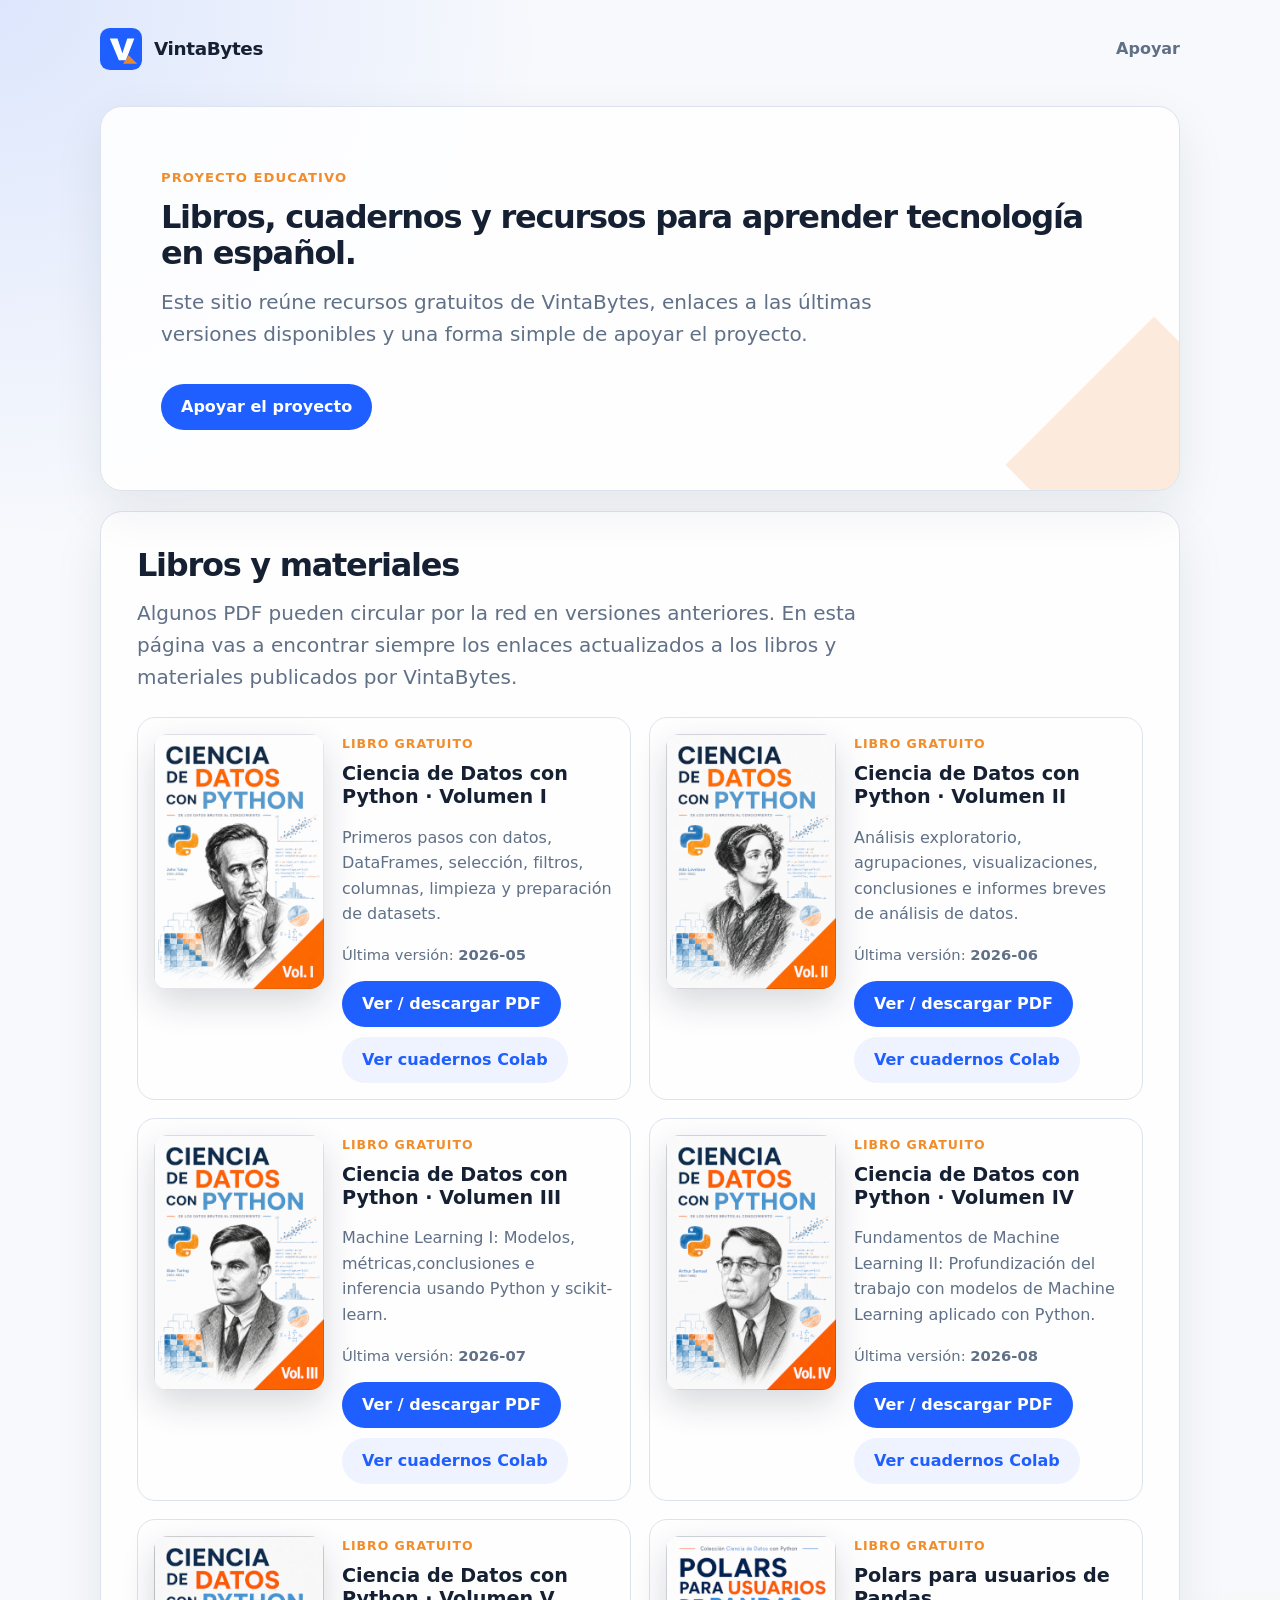
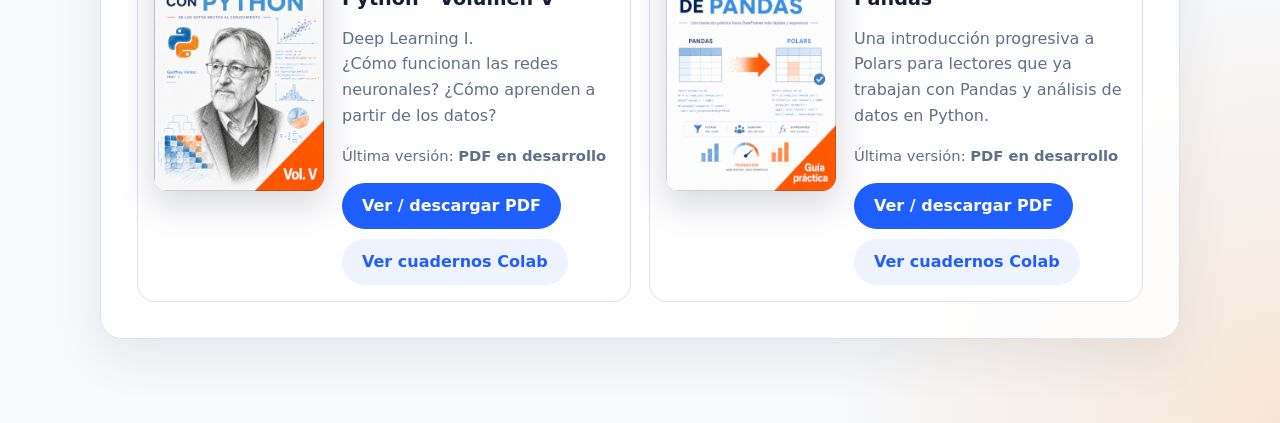
==== commit 2fcb8b96: "Update index.html" ====
--- a/index.html
+++ b/index.html
@@ -72,7 +72,7 @@
                 target="_blank"
                 rel="noopener noreferrer"
               >
-                Ver cuadernos Colab en GitHub
+                Ver cuadernos Colab
               </a>
             </div>
           </div>
@@ -110,7 +110,7 @@
                 target="_blank"
                 rel="noopener noreferrer"
               >
-                Ver cuadernos Colab en GitHub
+                Ver cuadernos Colab
               </a>
             </div>
           </div>
@@ -145,7 +145,7 @@
                 target="_blank"
                 rel="noopener noreferrer"
               >
-                Ver cuadernos Colab en GitHub
+                Ver cuadernos Colab
               </a>
             </div>
           </div>
@@ -189,7 +189,7 @@
                 target="_blank"
                 rel="noopener noreferrer"
               >
-                Ver detalles del libro en GitHub
+                Ver cuadernos Colab
               </a>
             </div>
           </div>
@@ -229,7 +229,7 @@
                 target="_blank"
                 rel="noopener noreferrer"
               >
-                Ver detalles del libro en GitHub
+                Ver cuadernos Colab
               </a>
             </div>
           </div>
@@ -270,7 +270,7 @@
                 target="_blank"
                 rel="noopener noreferrer"
               >
-                Ver detalles del libro en GitHub
+                Ver cuadernos Colab
               </a>
             </div>
           </div>
